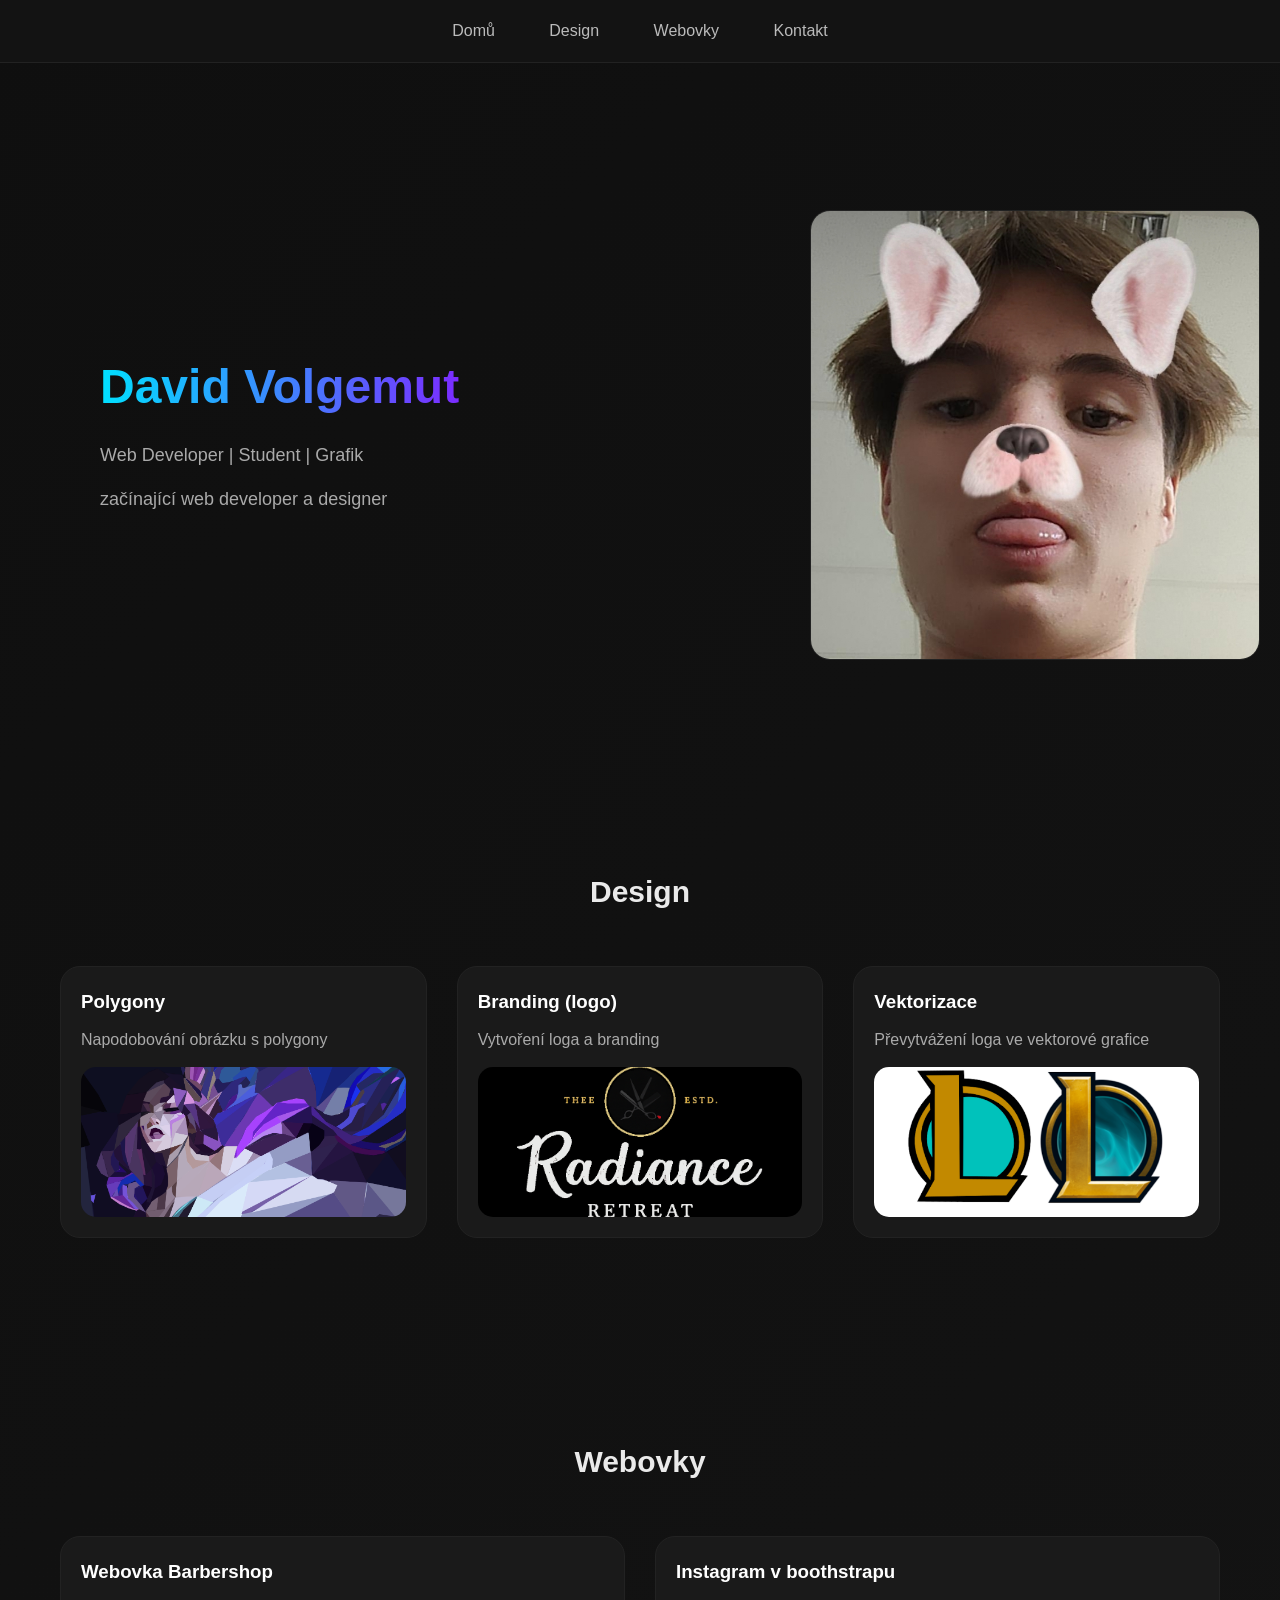
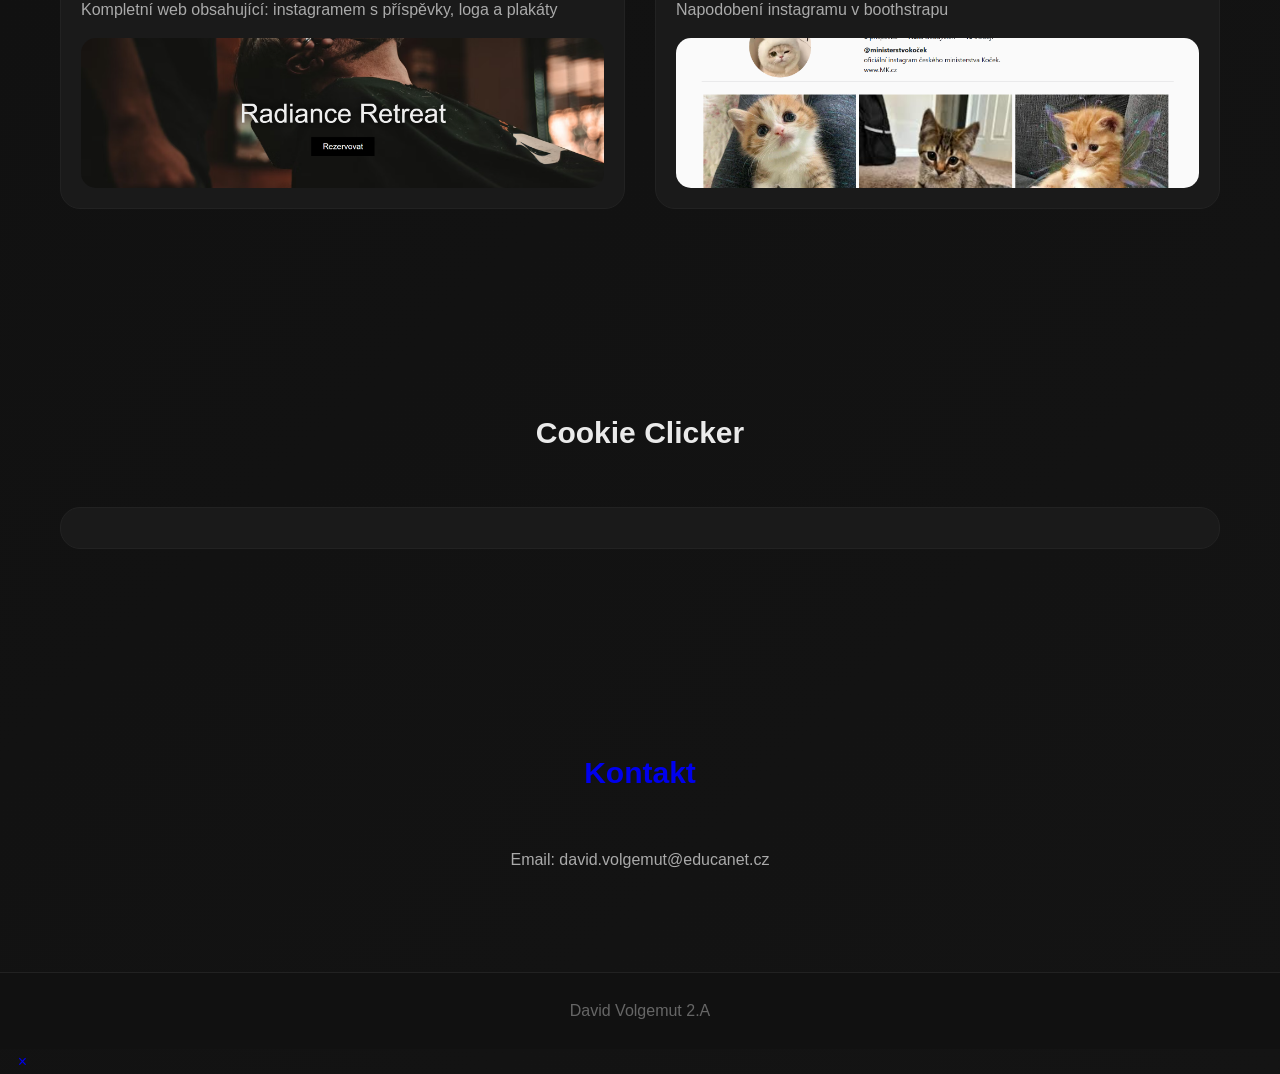
==== index.html @ 9d4acc14 "Update index.html" ====
<!DOCTYPE html>
<html lang="cs">
<head>
<meta charset="UTF-8">
<meta name="viewport" content="width=device-width, initial-scale=1.0">
<title>Moje Portfolio</title>

<style>
* {
  margin: 0;
  padding: 0;
  box-sizing: border-box;
  font-family: "Segoe UI", sans-serif;
}

html {
  scroll-behavior: smooth;
}

body {
  background: linear-gradient(135deg, #0f0f0f, #141414);
  color: #eaeaea;
  line-height: 1.6;
}

nav {
  position: fixed;
  top: 0;
  width: 100%;
  padding: 18px;
  text-align: center;
  background: rgba(20,20,20,0.85);
  backdrop-filter: blur(12px);
  border-bottom: 1px solid #222;
  z-index: 1000;
}

nav a {
  color: #bbb;
  text-decoration: none;
  margin: 0 25px;
  font-weight: 500;
  transition: 0.3s ease;
}

nav a:hover {
  color: #00e0ff;
}

.hero {
  margin-top: 110px;
  display: flex;
  align-items: center;
  justify-content: space-between;
  max-width: 1200px;
  margin-left: auto;
  margin-right: 0px;
  padding: 100px 20px;
}

.hero-text {
  max-width: 550px;
}

.hero-text h1 {
  font-size: 48px;
  margin-bottom: 15px;
  background: linear-gradient(90deg, #00e0ff, #7b2cff);
  -webkit-background-clip: text;
  -webkit-text-fill-color: transparent;
}

.hero-text p {
  color: #aaa;
  margin-bottom: 15px;
  font-size: 18px;
}

.hero img {
  width: 450px;
  height: 450px;
  object-fit: cover;
  border-radius: 20px;
  background: #1a1a1a;
  border: 1px solid #222;
  transition: 0.4s ease;
}

.hero img:hover {
  transform: scale(1.05);
  box-shadow: 0 15px 40px rgba(0,224,255,0.2);
}

section {
  padding: 100px 20px;
  max-width: 1200px;
  margin: auto;
}

h2 {
  text-align: center;
  margin-bottom: 50px;
  font-size: 30px;
}

.projects {
  display: grid;
  grid-template-columns: repeat(auto-fit, minmax(260px, 1fr));
  gap: 30px;
}

.card {
  background: #1a1a1a;
  padding: 20px;
  border-radius: 20px;
  border: 1px solid #222;
  transition: 0.4s ease;
  overflow: hidden;
  display: flex;
  flex-direction: column;
}

.card:hover {
  transform: translateY(-10px);
  border-color: #00e0ff;
  box-shadow: 0 15px 35px rgba(0,224,255,0.15);
}

.card img {
  width: 100%;
  height: 150px;
  object-fit: cover;
  border-radius: 15px;
  margin-top: 15px;
  background: #222;
}

.card h3 {
  margin-bottom: 10px;
  color: white;
}

.card p {
  color: #aaa;
}

footer {
  background: #111;
  color: #666;
  text-align: center;
  padding: 25px;
  border-top: 1px solid #222;
}

@media (max-width: 900px) {
  .hero {
    flex-direction: column;
    text-align: center;
  }

  .hero img {
    margin-top: 40px;
  }
}
</style>
</head>

<body>

<nav>
  <a href="#home">Domů</a>
  <a href="#projects">Design</a>
  <a href="#big-projects">Webovky</a>
  <a href="#contact">Kontakt</a>
</nav>

<section id="home" class="hero">
  <div class="hero-text">
    <h1>David Volgemut</h1>
    <p>Web Developer | Student | Grafik</p>
    <p>začínající web developer a designer</p>
  </div>

  <div>
    <img src="fotka.jpg" alt="Moje fotka">
  </div>
</section>

<section id="projects">
  <h2>Design</h2>
  <div class="projects">
    <div class="card">
      <h3>Polygony</h3>
      <p>Napodobování obrázku s polygony</p>
      <img src="morgana polygony.png" alt="Projekt 1" onclick="openLightbox(this.src)">
    </div>
    <div class="card">
      <h3>Branding (logo)</h3>
      <p>Vytvoření loga a branding</p>
      <img src="Radiance Retreat black.png" alt="Projekt 2" onclick="openLightbox(this.src)">
    </div>
    <div class="card">
      <h3>Vektorizace</h3>
      <p>Převytvážení loga ve vektorové grafice</p>
      <img src="lolko logo.png" alt="Projekt 3" onclick="openLightbox(this.src)">
    </div>
  </div>
</section>

<section id="big-projects">
  <h2>Webovky</h2>
  <div class="projects">
 <a href="barbershop.html" style="text-decoration:none;">
<div class="card">
  <h3>Webovka Barbershop</h3>
  <p>Kompletní web obsahující:
    instagramem s příspěvky, loga a plakáty </p>
  <img src="barbershop web.png" alt="barbershop">
</div>
</a>
   <a href="instagram.html" style="text-decoration:none;">
<div class="card">
  <h3>Instagram v boothstrapu</h3>
  <p>Napodobení instagramu v boothstrapu</p>
  <img src="instagram boothstrap.png" alt="Boothstrap">
</div>
</a>
  </div>
</section>

  <section id="Blender">
  <h2>Cookie Clicker</h2>
  <div class="projects">
 <a href="cookieclicker.html" style="text-decoration:none;">
<div class="card">
  </section>
  
<section id="contact">
  <h2>Kontakt</h2>
  <p style="text-align:center; color:#aaa;">Email: david.volgemut@educanet.cz</p>
</section>

<footer>
  David Volgemut 2.A
</footer>
<div id="lightbox" class="lightbox" onclick="closeLightbox()">
    <span class="close" onclick="closeLightbox()">&times;</span>
    <img id="lightbox-img" src="" alt="">
</div>

<script>
function openLightbox(src) {
    const lb = document.getElementById("lightbox");
    const lbImg = document.getElementById("lightbox-img");
   
    lb.style.display = "flex";
    lbImg.src = src;

    if (lb.requestFullscreen) {
        lb.requestFullscreen();
    } else if (lb.webkitRequestFullscreen) 
    {
        lb.webkitRequestFullscreen();
    }
}

function closeLightbox() {
    const lb = document.getElementById("lightbox");
    lb.style.display = "none";

    if (document.fullscreenElement) {
        document.exitFullscreen();
    }
}

document.addEventListener("keydown", function(event) {
    if (event.key === "Escape") {
        closeLightbox();
    }
});
</script>
</body>
</html>
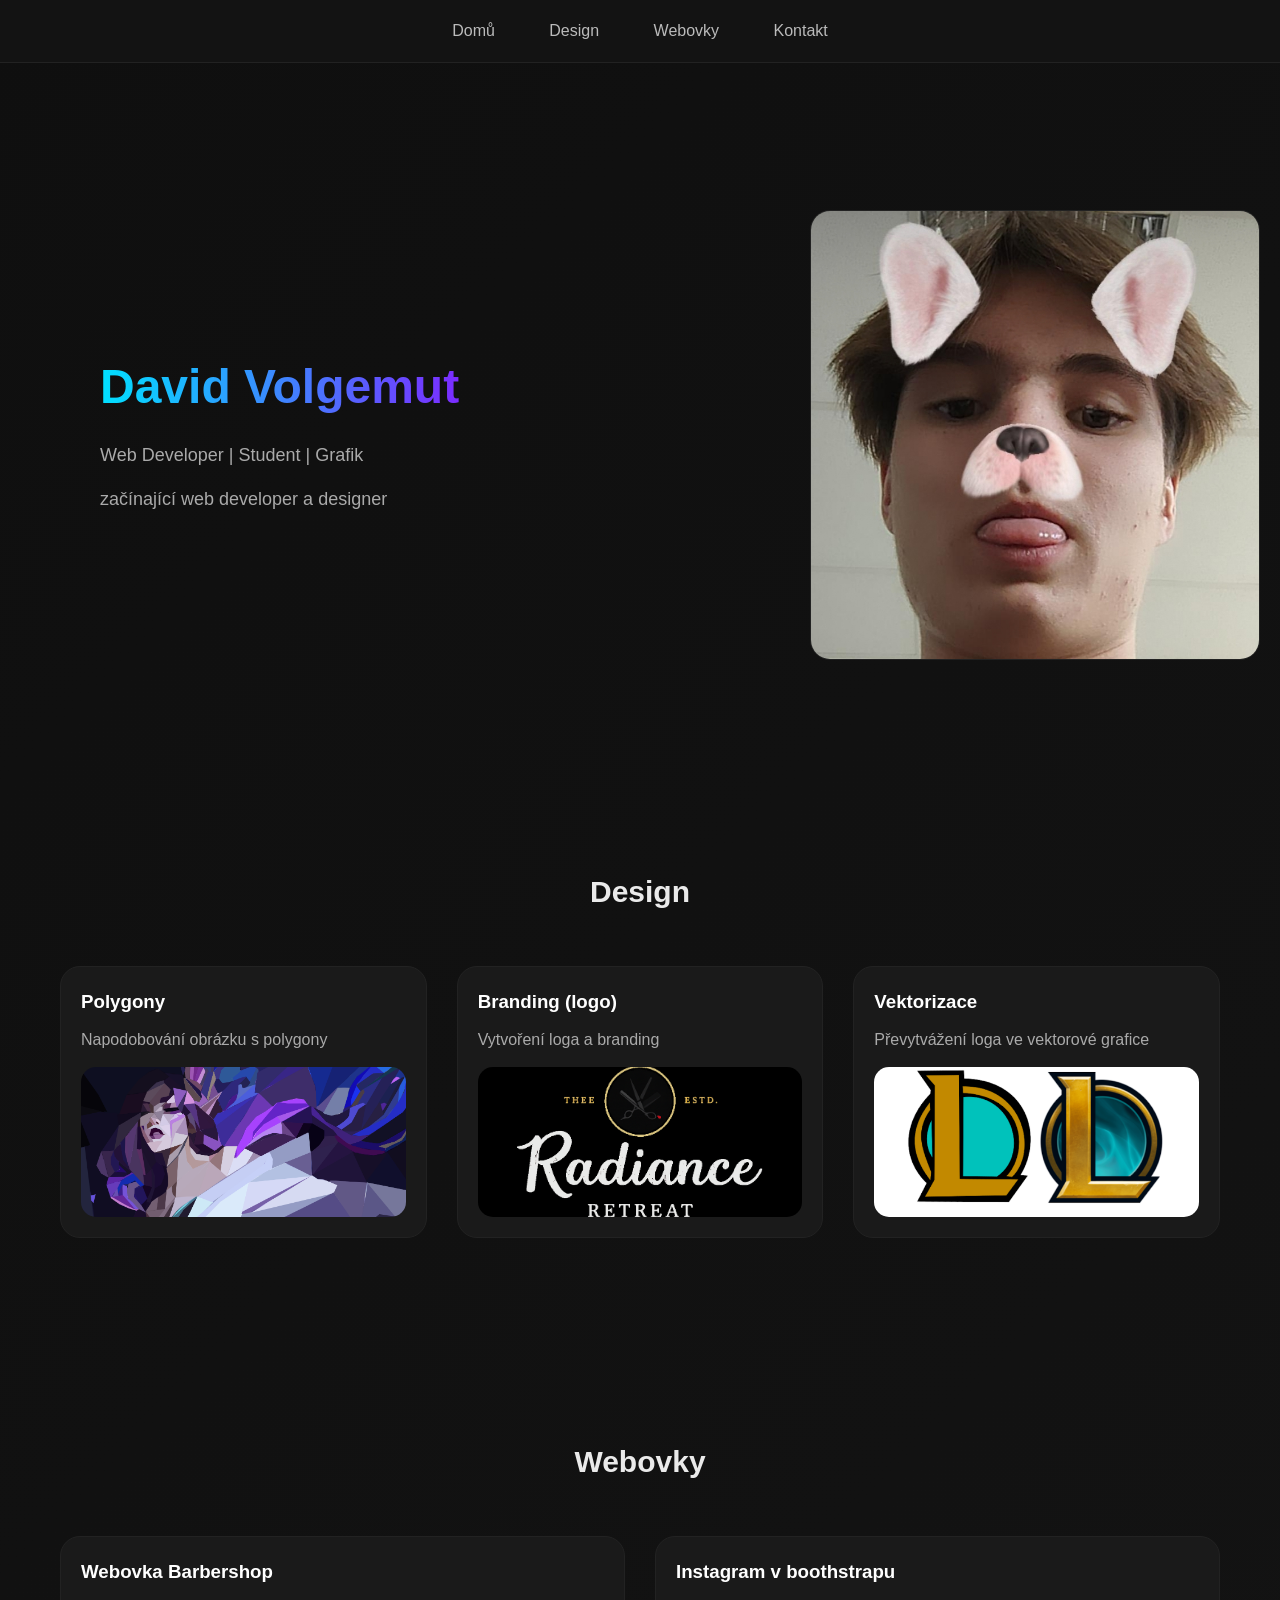
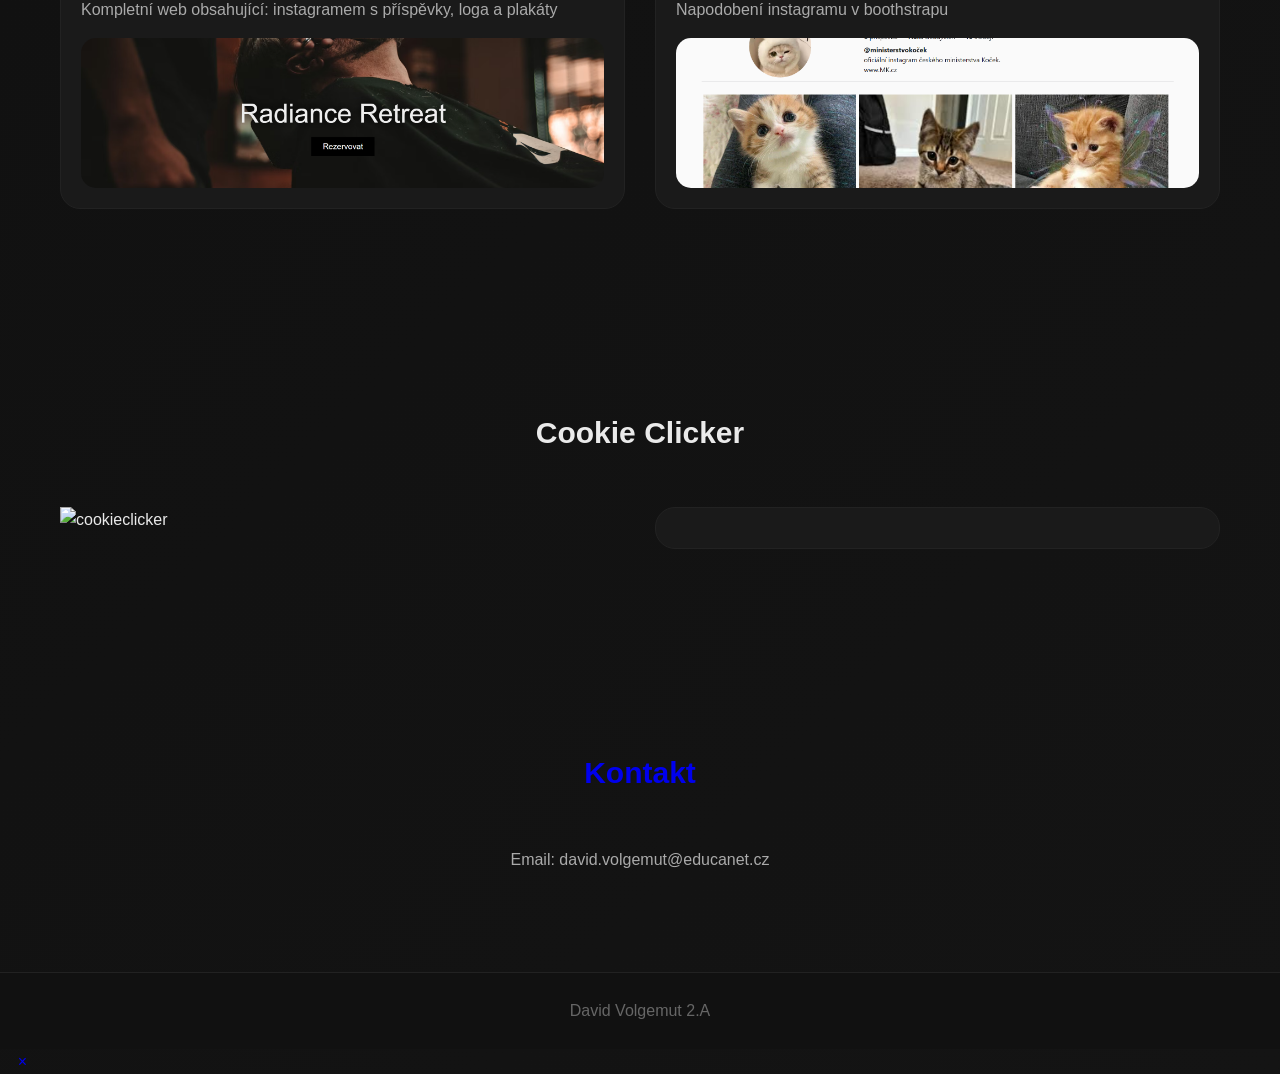
==== commit df4ea937: "Update index.html" ====
--- a/index.html
+++ b/index.html
@@ -231,7 +231,8 @@
   <section id="Blender">
   <h2>Cookie Clicker</h2>
   <div class="projects">
- <a href="cookieclicker.html" style="text-decoration:none;">
+    <img src="cookieclicker.png" alt="cookieclicker">
+ <a href="cookieclicker.html" style="text-decoration:none;" onclick="openLightbox(this.src)">
 <div class="card">
   </section>
   
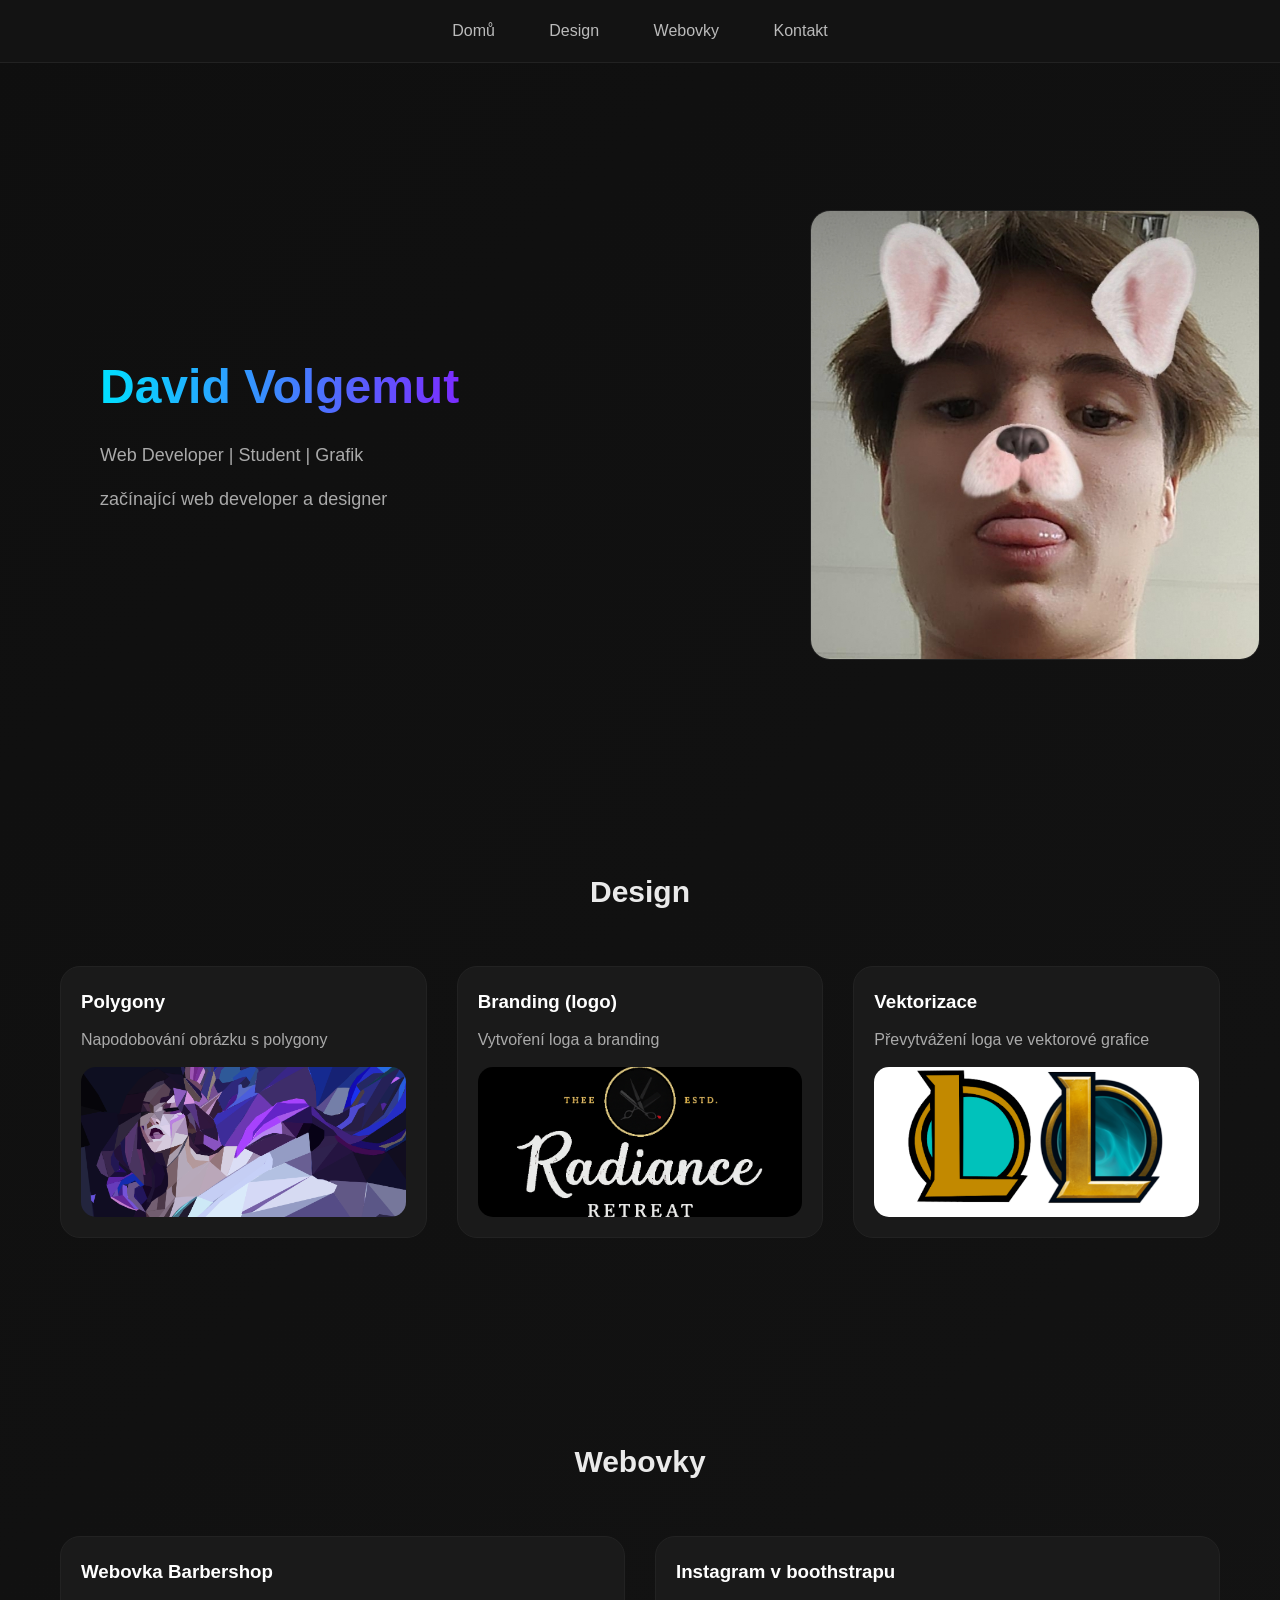
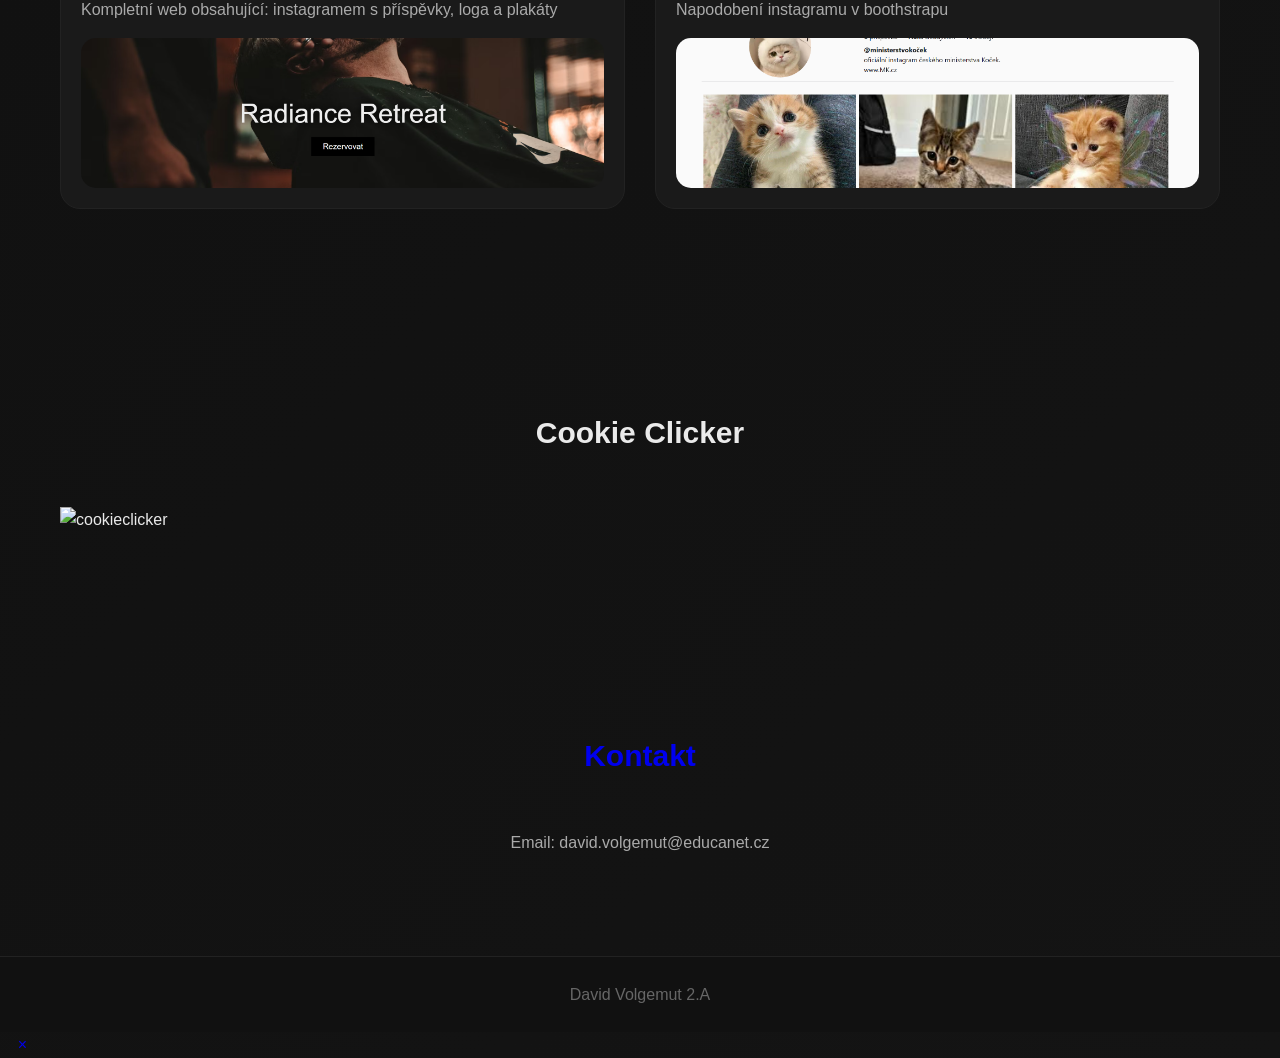
==== commit 320c4f55: "Update index.html" ====
--- a/index.html
+++ b/index.html
@@ -230,10 +230,9 @@
 
   <section id="Blender">
   <h2>Cookie Clicker</h2>
-  <div class="projects">
+    <div class="projects">
     <img src="cookieclicker.png" alt="cookieclicker">
- <a href="cookieclicker.html" style="text-decoration:none;" onclick="openLightbox(this.src)">
-<div class="card">
+ <a href="cookieclicker.html" style="text-decoration:none;">
   </section>
   
 <section id="contact">
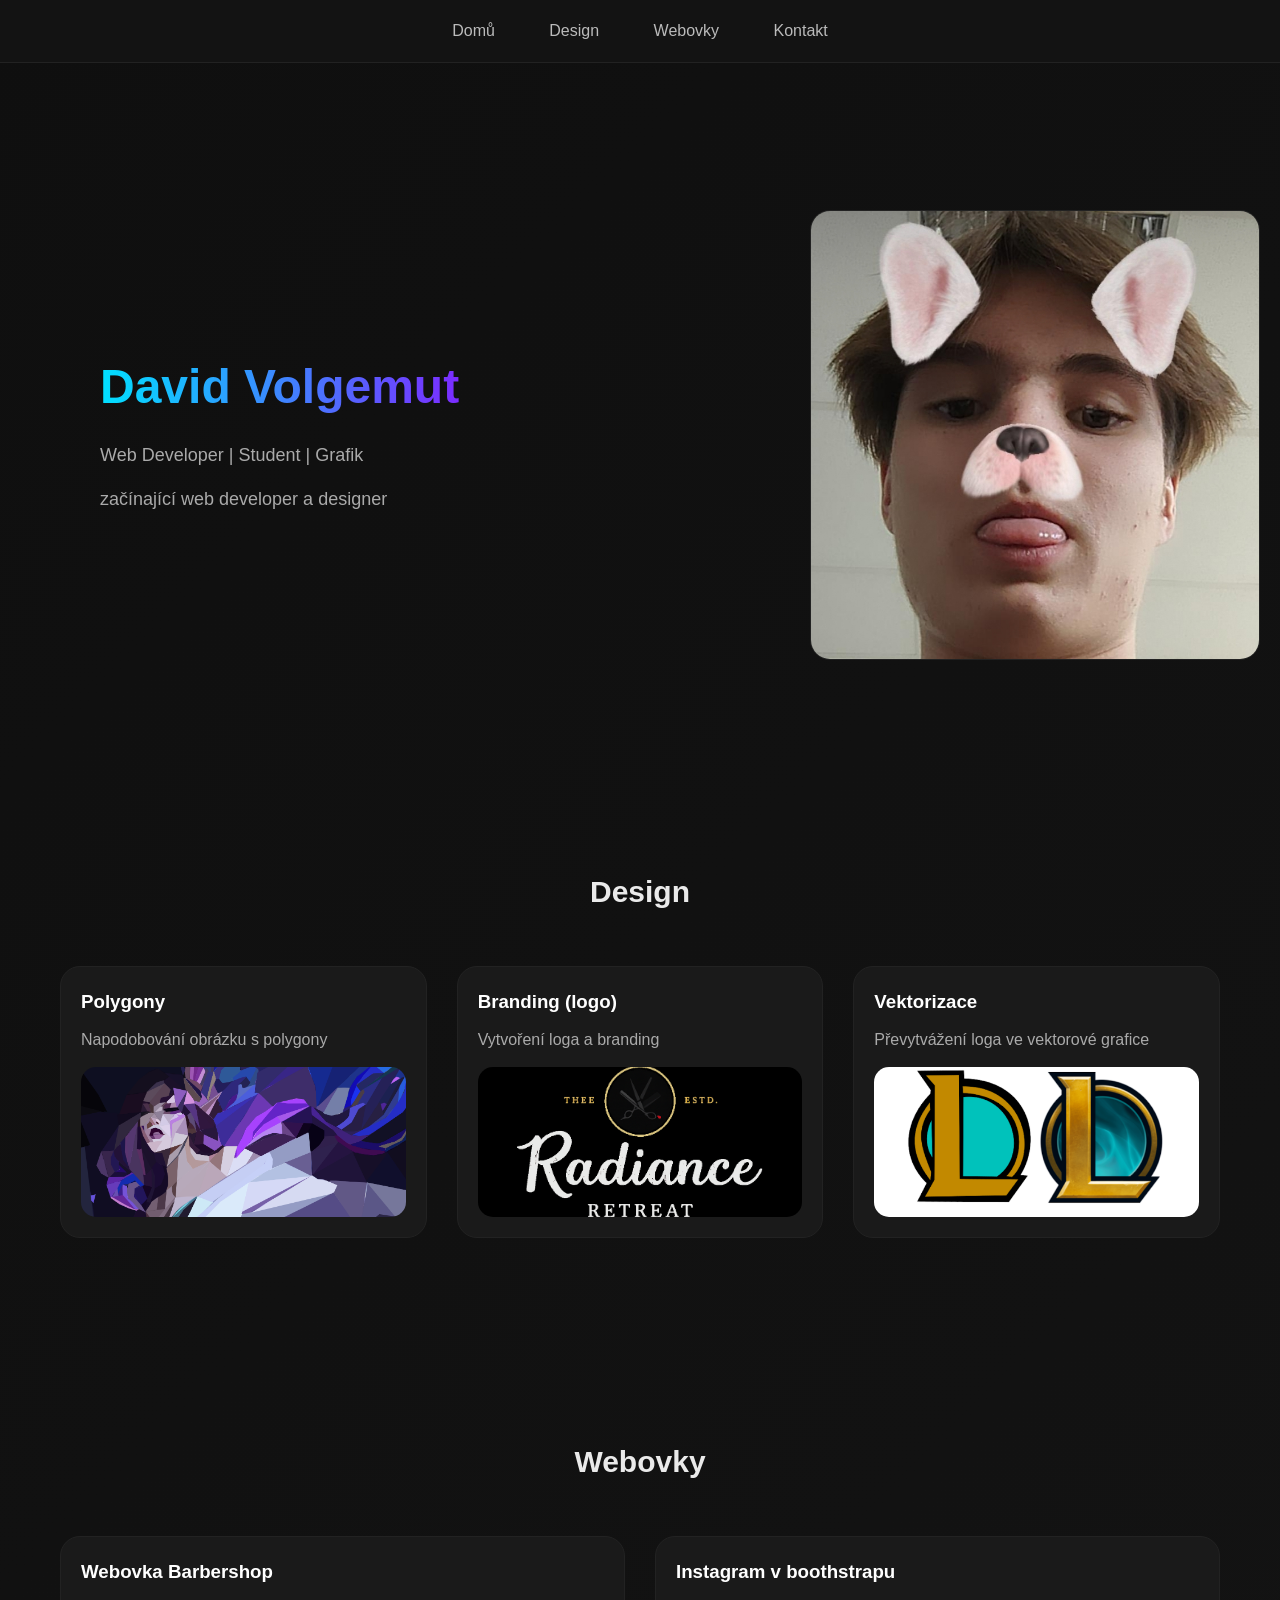
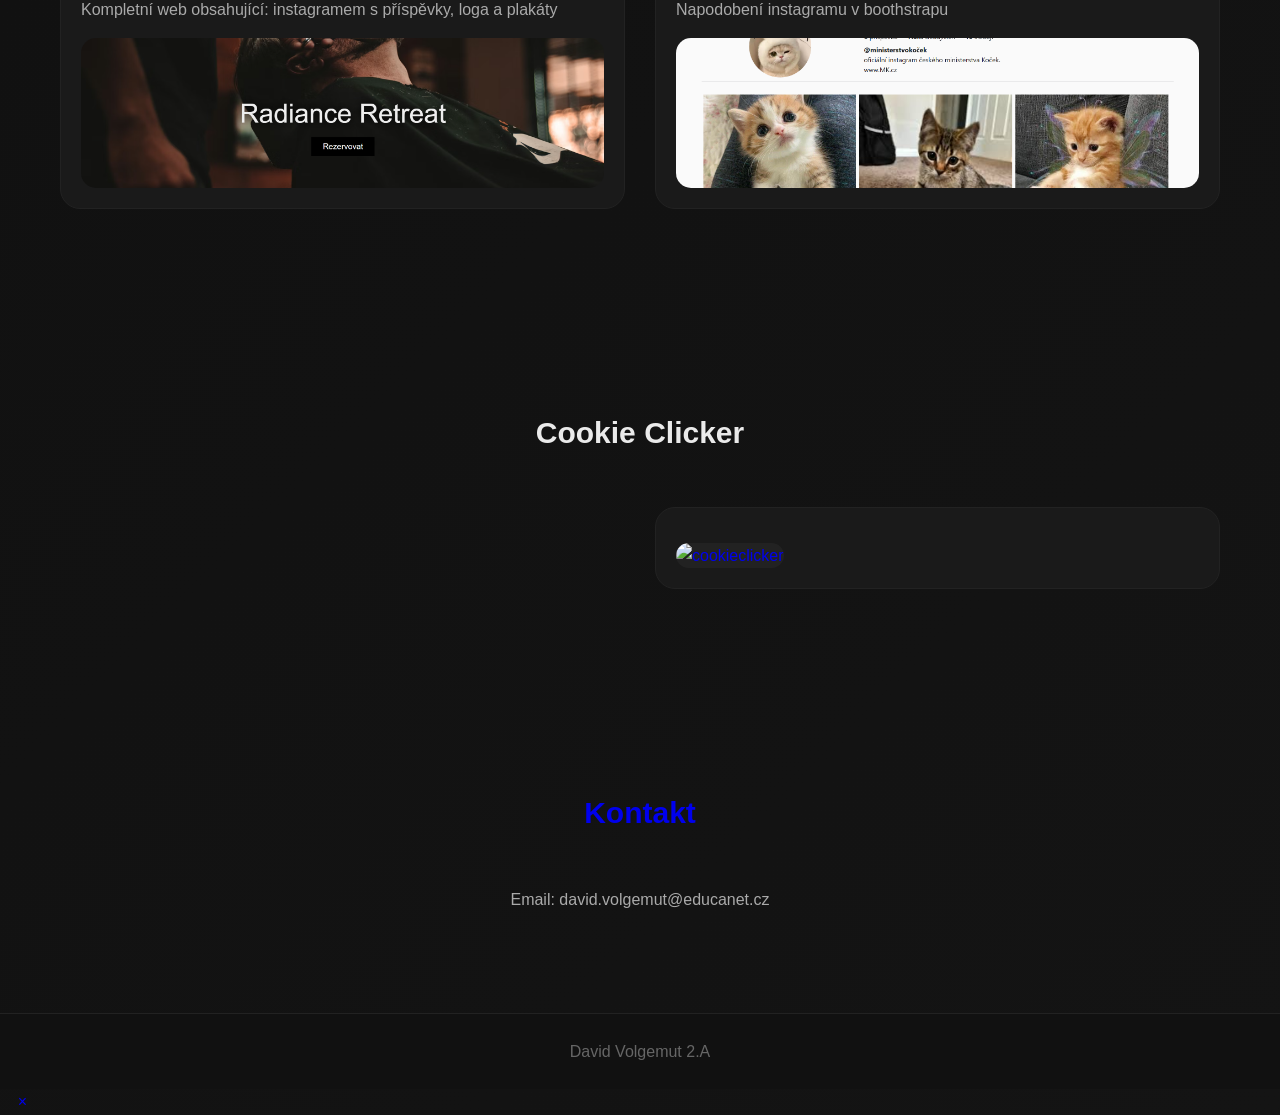
==== commit 9b24714a: "Update index.html" ====
--- a/index.html
+++ b/index.html
@@ -231,6 +231,8 @@
   <section id="Blender">
   <h2>Cookie Clicker</h2>
     <div class="projects">
+       <a href="cookieclicker.html" style="text-decoration:none;">
+        <div class="card">   
     <img src="cookieclicker.png" alt="cookieclicker">
  <a href="cookieclicker.html" style="text-decoration:none;">
   </section>
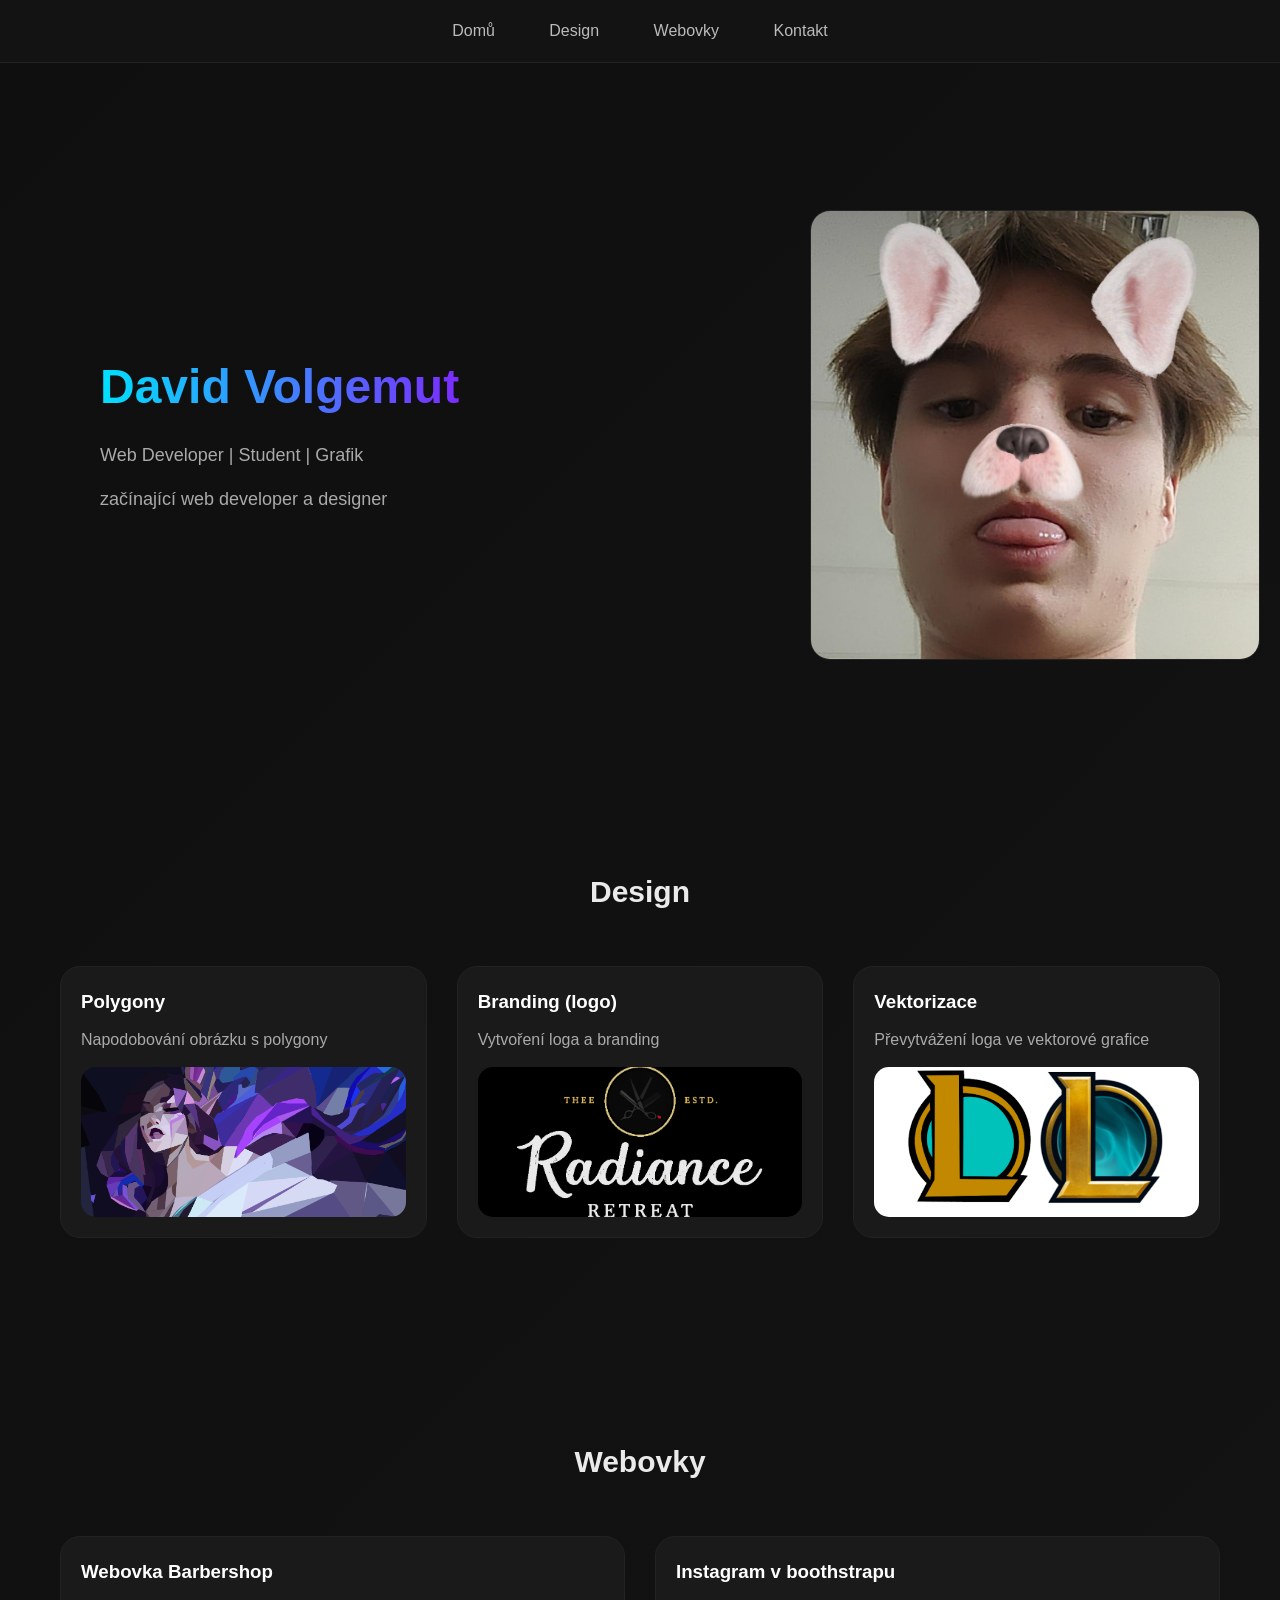
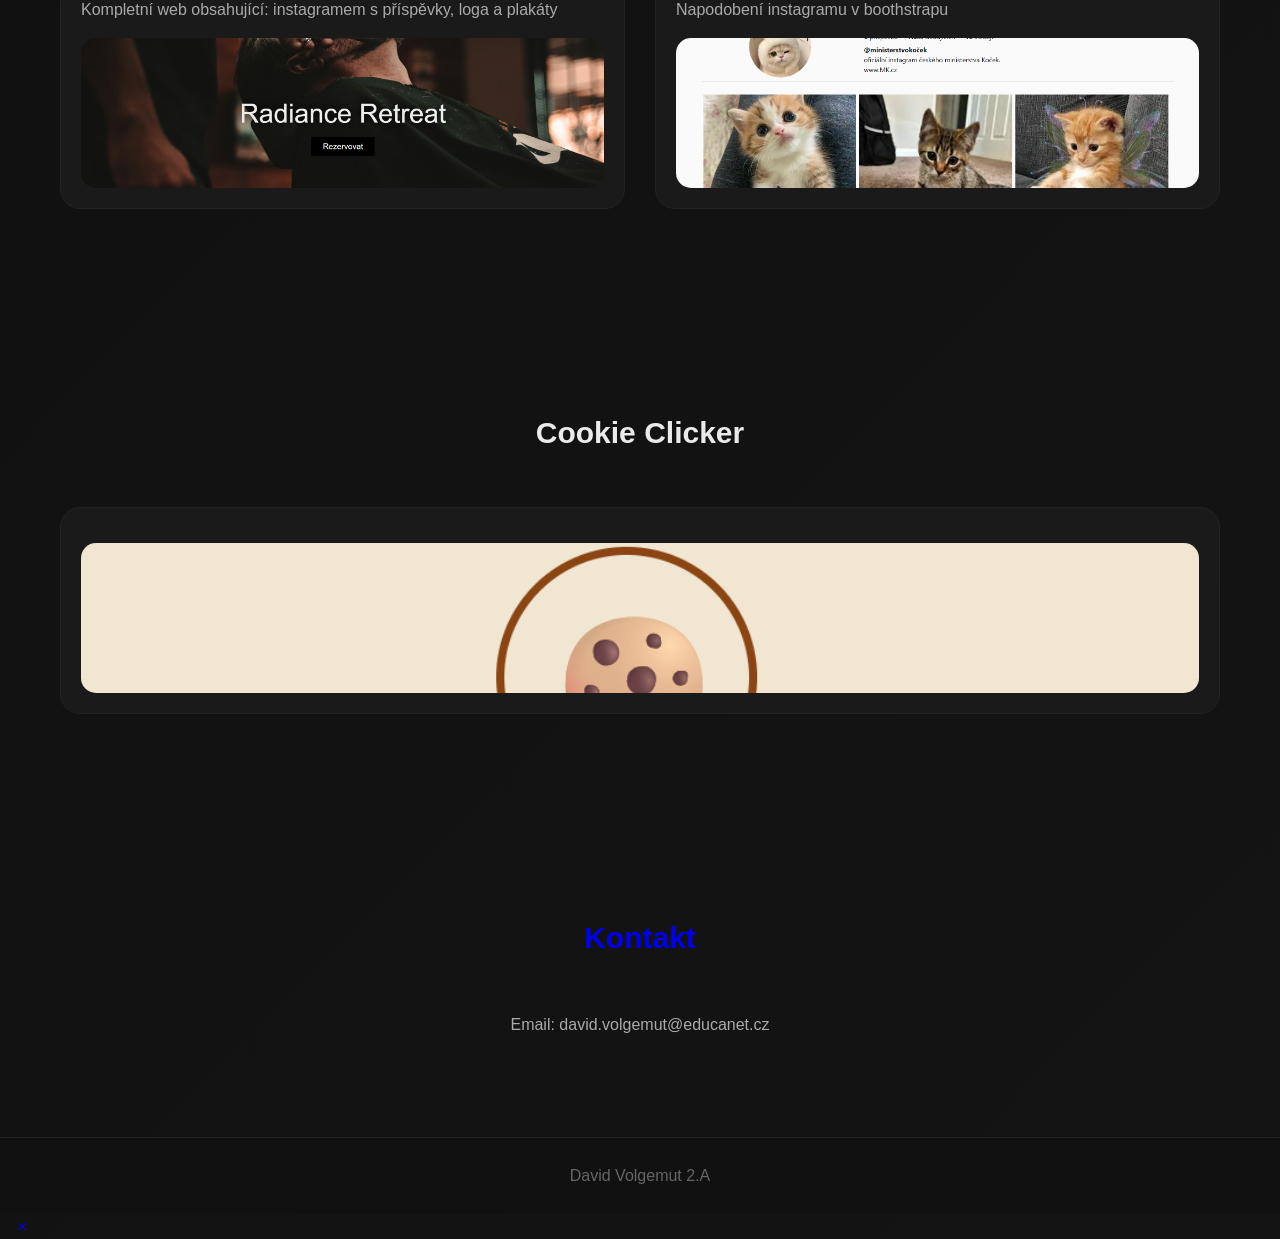
==== commit 5761d588: "Update index.html" ====
--- a/index.html
+++ b/index.html
@@ -231,7 +231,6 @@
   <section id="Blender">
   <h2>Cookie Clicker</h2>
     <div class="projects">
-       <a href="cookieclicker.html" style="text-decoration:none;">
         <div class="card">   
     <img src="cookieclicker.png" alt="cookieclicker">
  <a href="cookieclicker.html" style="text-decoration:none;">
